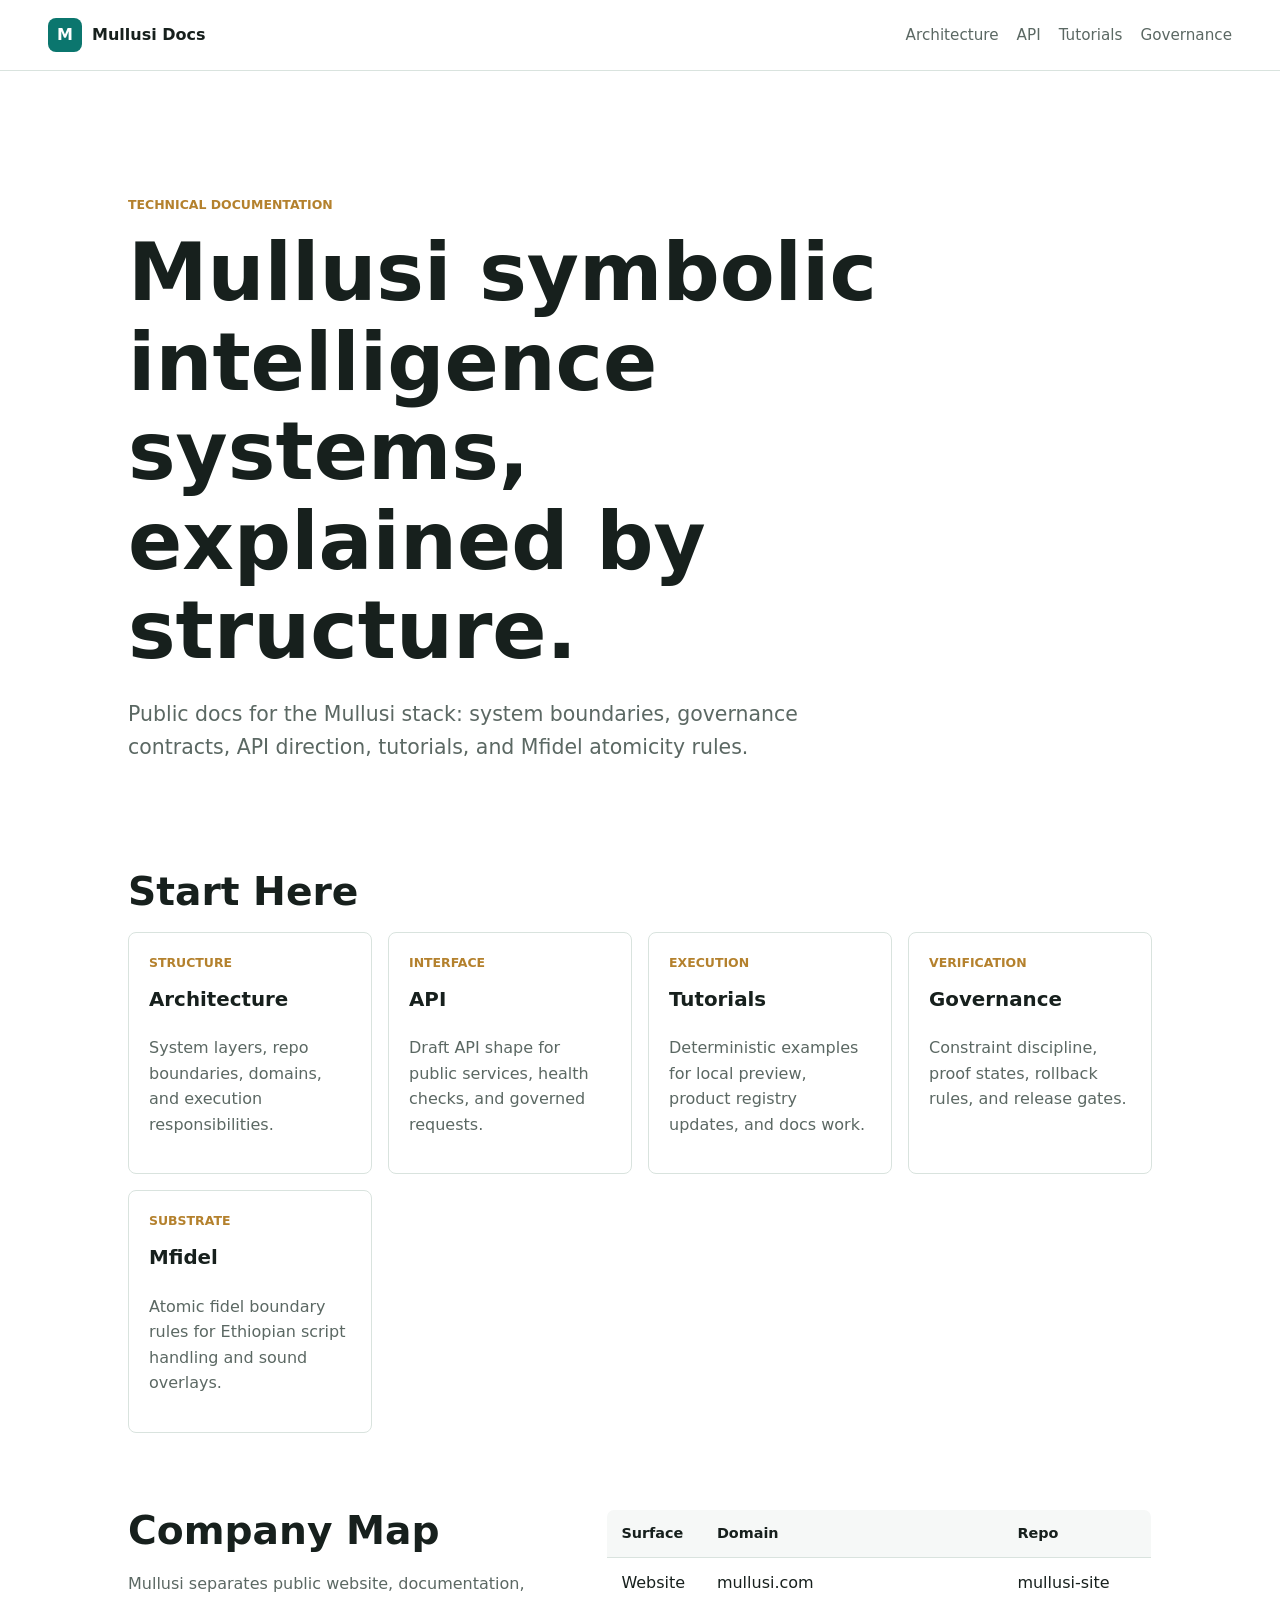
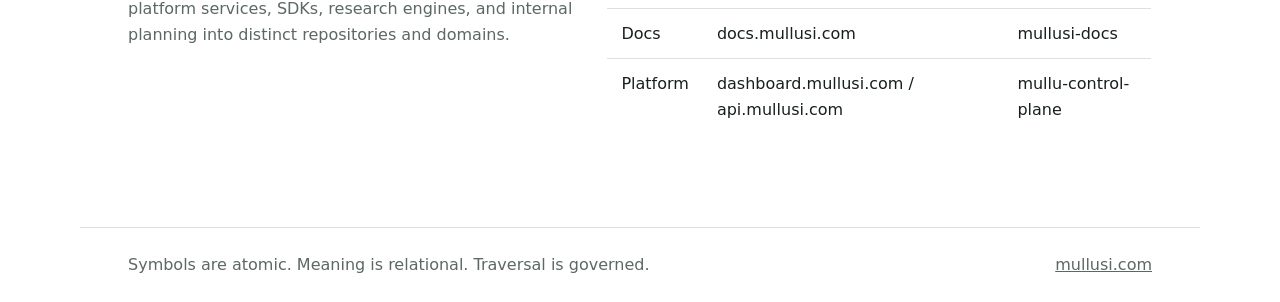
==== index.html @ f14cf18c "Create Mullusi documentation site" ====
<!--
Purpose: public documentation landing page for Mullusi.
Governance scope: developer orientation, architecture entry points, and public docs navigation.
Dependencies: assets/styles.css and static HTML documentation pages.
Invariants: no private secrets, no unsupported launch claims, and no hidden runtime dependency.
-->
<!doctype html>
<html lang="en">
  <head>
    <meta charset="utf-8">
    <meta name="viewport" content="width=device-width, initial-scale=1">
    <title>Mullusi Docs</title>
    <meta name="description" content="Technical documentation for Mullusi symbolic intelligence systems, governance, APIs, and tutorials.">
    <link rel="canonical" href="https://docs.mullusi.com/">
    <link rel="stylesheet" href="/assets/styles.css">
  </head>
  <body>
    <header class="site-header">
      <a class="brand" href="/" aria-label="Mullusi Docs home">
        <span class="brand-mark">M</span>
        <span>Mullusi Docs</span>
      </a>
      <nav class="nav" aria-label="Primary">
        <a href="/docs/architecture.html">Architecture</a>
        <a href="/docs/api.html">API</a>
        <a href="/docs/tutorials.html">Tutorials</a>
        <a href="/docs/governance.html">Governance</a>
      </nav>
    </header>

    <main>
      <section class="hero">
        <p class="eyebrow">Technical documentation</p>
        <h1>Mullusi symbolic intelligence systems, explained by structure.</h1>
        <p class="lead">
          Public docs for the Mullusi stack: system boundaries, governance contracts,
          API direction, tutorials, and Mfidel atomicity rules.
        </p>
      </section>

      <section class="section">
        <h2>Start Here</h2>
        <div class="card-grid">
          <a class="card" href="/docs/architecture.html">
            <span class="card-kicker">Structure</span>
            <h3>Architecture</h3>
            <p>System layers, repo boundaries, domains, and execution responsibilities.</p>
          </a>
          <a class="card" href="/docs/api.html">
            <span class="card-kicker">Interface</span>
            <h3>API</h3>
            <p>Draft API shape for public services, health checks, and governed requests.</p>
          </a>
          <a class="card" href="/docs/tutorials.html">
            <span class="card-kicker">Execution</span>
            <h3>Tutorials</h3>
            <p>Deterministic examples for local preview, product registry updates, and docs work.</p>
          </a>
          <a class="card" href="/docs/governance.html">
            <span class="card-kicker">Verification</span>
            <h3>Governance</h3>
            <p>Constraint discipline, proof states, rollback rules, and release gates.</p>
          </a>
          <a class="card" href="/docs/mfidel.html">
            <span class="card-kicker">Substrate</span>
            <h3>Mfidel</h3>
            <p>Atomic fidel boundary rules for Ethiopian script handling and sound overlays.</p>
          </a>
        </div>
      </section>

      <section class="section split">
        <div>
          <h2>Company Map</h2>
          <p>
            Mullusi separates public website, documentation, platform services, SDKs,
            research engines, and internal planning into distinct repositories and domains.
          </p>
        </div>
        <table>
          <thead>
            <tr>
              <th>Surface</th>
              <th>Domain</th>
              <th>Repo</th>
            </tr>
          </thead>
          <tbody>
            <tr>
              <td>Website</td>
              <td>mullusi.com</td>
              <td>mullusi-site</td>
            </tr>
            <tr>
              <td>Docs</td>
              <td>docs.mullusi.com</td>
              <td>mullusi-docs</td>
            </tr>
            <tr>
              <td>Platform</td>
              <td>dashboard.mullusi.com / api.mullusi.com</td>
              <td>mullu-control-plane</td>
            </tr>
          </tbody>
        </table>
      </section>
    </main>

    <footer class="site-footer">
      <span>Symbols are atomic. Meaning is relational. Traversal is governed.</span>
      <a href="https://mullusi.com">mullusi.com</a>
    </footer>
  </body>
</html>
---- assets/styles.css ----
/*
Purpose: shared visual system for the Mullusi documentation package.
Governance scope: static docs layout, typography, navigation, tables, and responsive behavior.
Dependencies: browser CSS support only.
Invariants: readable on mobile and desktop, no build step, no external asset dependency.
*/
:root {
  color-scheme: light;
  --ink: #17201d;
  --muted: #5b6863;
  --line: #d9e3de;
  --panel: #f6f8f7;
  --surface: #ffffff;
  --accent: #0b766e;
  --accent-dark: #064f4a;
  --gold: #b4812d;
  --max: 1120px;
  font-family: Inter, ui-sans-serif, system-ui, -apple-system, BlinkMacSystemFont, "Segoe UI", sans-serif;
}

* {
  box-sizing: border-box;
}

body {
  margin: 0;
  color: var(--ink);
  background: var(--surface);
  line-height: 1.6;
}

a {
  color: inherit;
}

.site-header {
  display: flex;
  align-items: center;
  justify-content: space-between;
  gap: 24px;
  padding: 18px clamp(18px, 4vw, 48px);
  border-bottom: 1px solid var(--line);
  position: sticky;
  top: 0;
  background: rgba(255, 255, 255, 0.96);
  backdrop-filter: blur(12px);
  z-index: 10;
}

.brand {
  display: inline-flex;
  align-items: center;
  gap: 10px;
  text-decoration: none;
  font-weight: 750;
}

.brand-mark {
  display: grid;
  place-items: center;
  width: 34px;
  height: 34px;
  border-radius: 8px;
  background: var(--accent);
  color: white;
}

.nav {
  display: flex;
  flex-wrap: wrap;
  gap: 8px 18px;
  color: var(--muted);
  font-size: 0.95rem;
}

.nav a {
  text-decoration: none;
}

.nav a:hover {
  color: var(--accent-dark);
}

.hero {
  max-width: var(--max);
  margin: 0 auto;
  padding: clamp(56px, 10vw, 112px) clamp(18px, 4vw, 48px) 48px;
}

.eyebrow,
.card-kicker {
  color: var(--gold);
  font-size: 0.78rem;
  font-weight: 800;
  letter-spacing: 0;
  text-transform: uppercase;
}

h1,
h2,
h3 {
  line-height: 1.12;
  margin: 0;
}

h1 {
  max-width: 850px;
  font-size: clamp(2.4rem, 7vw, 5rem);
}

h2 {
  font-size: clamp(1.7rem, 4vw, 2.45rem);
  margin-bottom: 18px;
}

h3 {
  font-size: 1.24rem;
  margin-top: 8px;
}

.lead {
  max-width: 760px;
  color: var(--muted);
  font-size: clamp(1.08rem, 2vw, 1.28rem);
  margin-top: 22px;
}

.section {
  max-width: var(--max);
  margin: 0 auto;
  padding: 38px clamp(18px, 4vw, 48px);
}

.card-grid {
  display: grid;
  grid-template-columns: repeat(auto-fit, minmax(220px, 1fr));
  gap: 16px;
}

.card {
  min-height: 186px;
  display: flex;
  flex-direction: column;
  gap: 8px;
  padding: 20px;
  border: 1px solid var(--line);
  border-radius: 8px;
  text-decoration: none;
  background: var(--surface);
}

.card:hover {
  border-color: var(--accent);
}

.card p,
.section p,
.doc p,
.doc li {
  color: var(--muted);
}

.split {
  display: grid;
  grid-template-columns: minmax(0, 0.9fr) minmax(0, 1.1fr);
  gap: 32px;
  align-items: start;
}

table {
  width: 100%;
  border-collapse: collapse;
  background: var(--surface);
  border: 1px solid var(--line);
  border-radius: 8px;
  overflow: hidden;
}

th,
td {
  padding: 12px 14px;
  border-bottom: 1px solid var(--line);
  text-align: left;
  vertical-align: top;
}

th {
  background: var(--panel);
  font-size: 0.9rem;
}

tr:last-child td {
  border-bottom: 0;
}

.site-footer {
  max-width: var(--max);
  margin: 54px auto 0;
  padding: 24px clamp(18px, 4vw, 48px);
  border-top: 1px solid var(--line);
  color: var(--muted);
  display: flex;
  flex-wrap: wrap;
  justify-content: space-between;
  gap: 16px;
}

.doc-layout {
  max-width: var(--max);
  margin: 0 auto;
  display: grid;
  grid-template-columns: 190px minmax(0, 1fr);
  gap: 40px;
  padding: 42px clamp(18px, 4vw, 48px) 64px;
}

.toc {
  display: flex;
  flex-direction: column;
  gap: 10px;
  position: sticky;
  top: 90px;
  align-self: start;
  color: var(--muted);
  font-size: 0.94rem;
}

.toc a {
  text-decoration: none;
}

.doc {
  min-width: 0;
}

.doc h1 {
  font-size: clamp(2rem, 5vw, 3.4rem);
  margin-bottom: 18px;
}

.doc h2 {
  font-size: 1.75rem;
  margin-top: 42px;
}

pre {
  overflow-x: auto;
  padding: 16px;
  border-radius: 8px;
  border: 1px solid var(--line);
  background: #101715;
  color: #e8f2ee;
}

code {
  font-family: "SFMono-Regular", Consolas, "Liberation Mono", monospace;
  font-size: 0.94em;
}

@media (max-width: 760px) {
  .site-header {
    align-items: flex-start;
    flex-direction: column;
  }

  .hero {
    padding-top: 42px;
  }

  .split,
  .doc-layout {
    grid-template-columns: 1fr;
  }

  .toc {
    position: static;
    flex-direction: row;
    flex-wrap: wrap;
    padding-bottom: 10px;
    border-bottom: 1px solid var(--line);
  }
}
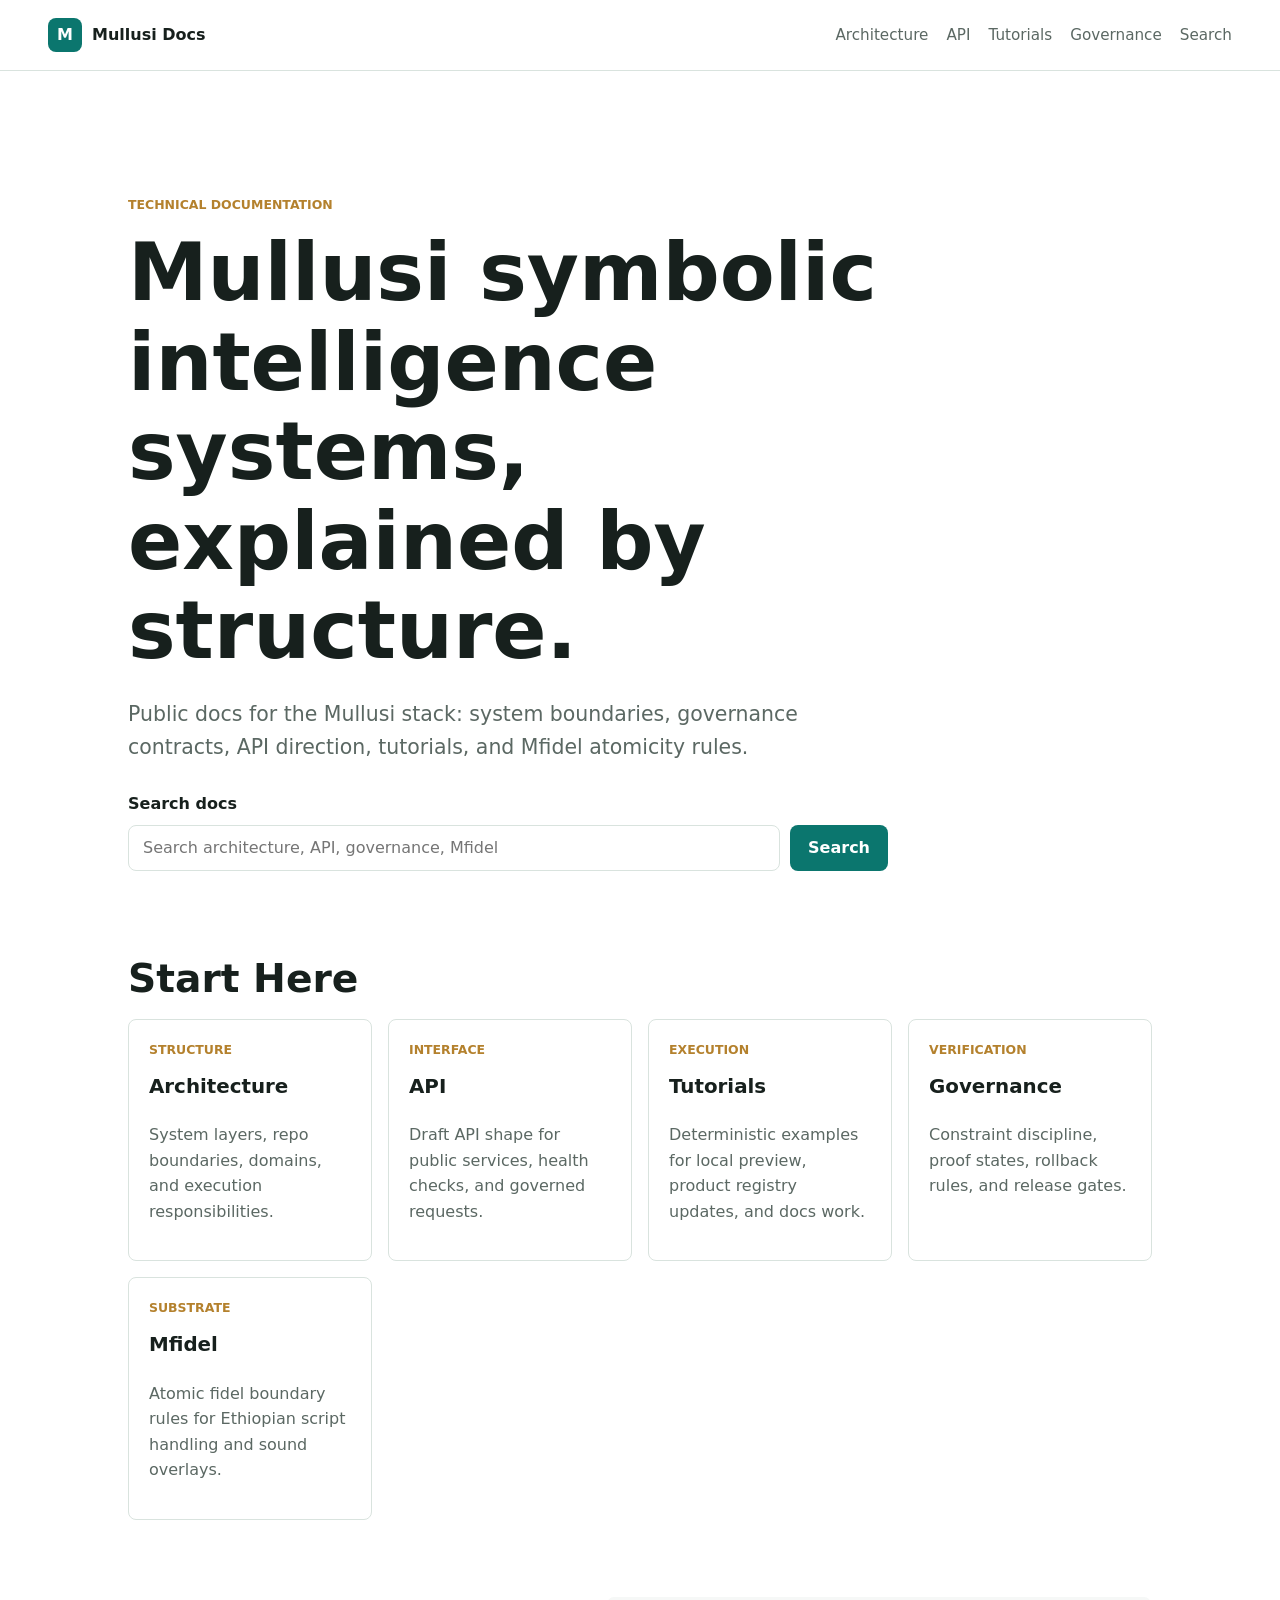
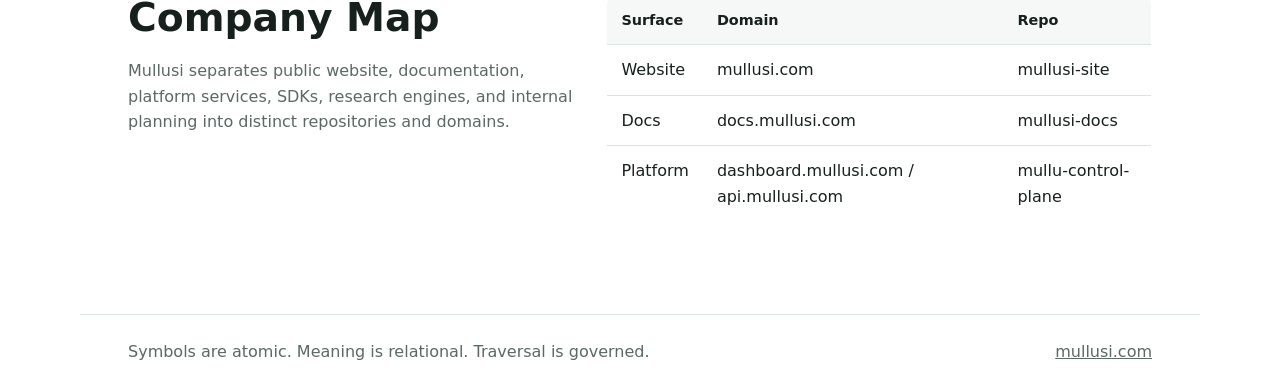
==== commit 49c71490: "Add static docs search" ====
--- a/index.html
+++ b/index.html
@@ -25,6 +25,7 @@
         <a href="/docs/api.html">API</a>
         <a href="/docs/tutorials.html">Tutorials</a>
         <a href="/docs/governance.html">Governance</a>
+        <a href="/docs/search.html">Search</a>
       </nav>
     </header>
 
@@ -36,6 +37,13 @@
           Public docs for the Mullusi stack: system boundaries, governance contracts,
           API direction, tutorials, and Mfidel atomicity rules.
         </p>
+        <form class="search-panel" action="/docs/search.html" method="get">
+          <label for="home-search">Search docs</label>
+          <div class="search-form">
+            <input id="home-search" class="search-input" name="q" type="search" placeholder="Search architecture, API, governance, Mfidel" autocomplete="off">
+            <button class="search-button" type="submit">Search</button>
+          </div>
+        </form>
       </section>
 
       <section class="section">
@@ -112,4 +120,3 @@
     </footer>
   </body>
 </html>
-
--- a/assets/styles.css
+++ b/assets/styles.css
@@ -125,6 +125,59 @@
   margin-top: 22px;
 }
 
+.search-panel {
+  max-width: 760px;
+  margin-top: 28px;
+}
+
+.search-panel-wide {
+  margin-top: 22px;
+}
+
+.search-panel label {
+  display: block;
+  margin-bottom: 8px;
+  font-weight: 750;
+}
+
+.search-form {
+  display: grid;
+  grid-template-columns: minmax(0, 1fr) auto;
+  gap: 10px;
+}
+
+.search-input,
+.search-button {
+  min-height: 46px;
+  border-radius: 8px;
+  font: inherit;
+}
+
+.search-input {
+  width: 100%;
+  border: 1px solid var(--line);
+  padding: 0 14px;
+  color: var(--ink);
+}
+
+.search-input:focus {
+  border-color: var(--accent);
+  outline: 3px solid rgba(11, 118, 110, 0.14);
+}
+
+.search-button {
+  border: 0;
+  padding: 0 18px;
+  color: white;
+  background: var(--accent);
+  font-weight: 800;
+  cursor: pointer;
+}
+
+.search-button:hover {
+  background: var(--accent-dark);
+}
+
 .section {
   max-width: var(--max);
   margin: 0 auto;
@@ -151,6 +204,38 @@
 
 .card:hover {
   border-color: var(--accent);
+}
+
+.search-results {
+  display: grid;
+  gap: 12px;
+  margin-top: 24px;
+}
+
+.result-card {
+  display: block;
+  padding: 18px;
+  border: 1px solid var(--line);
+  border-radius: 8px;
+  text-decoration: none;
+  background: var(--surface);
+}
+
+.result-card:hover {
+  border-color: var(--accent);
+}
+
+.result-card h2 {
+  font-size: 1.22rem;
+  margin: 8px 0;
+}
+
+.empty-state {
+  padding: 16px;
+  border: 1px solid var(--line);
+  border-radius: 8px;
+  color: var(--muted);
+  background: var(--panel);
 }
 
 .card p,
@@ -279,5 +364,8 @@
     padding-bottom: 10px;
     border-bottom: 1px solid var(--line);
   }
-}
-
+
+  .search-form {
+    grid-template-columns: 1fr;
+  }
+}
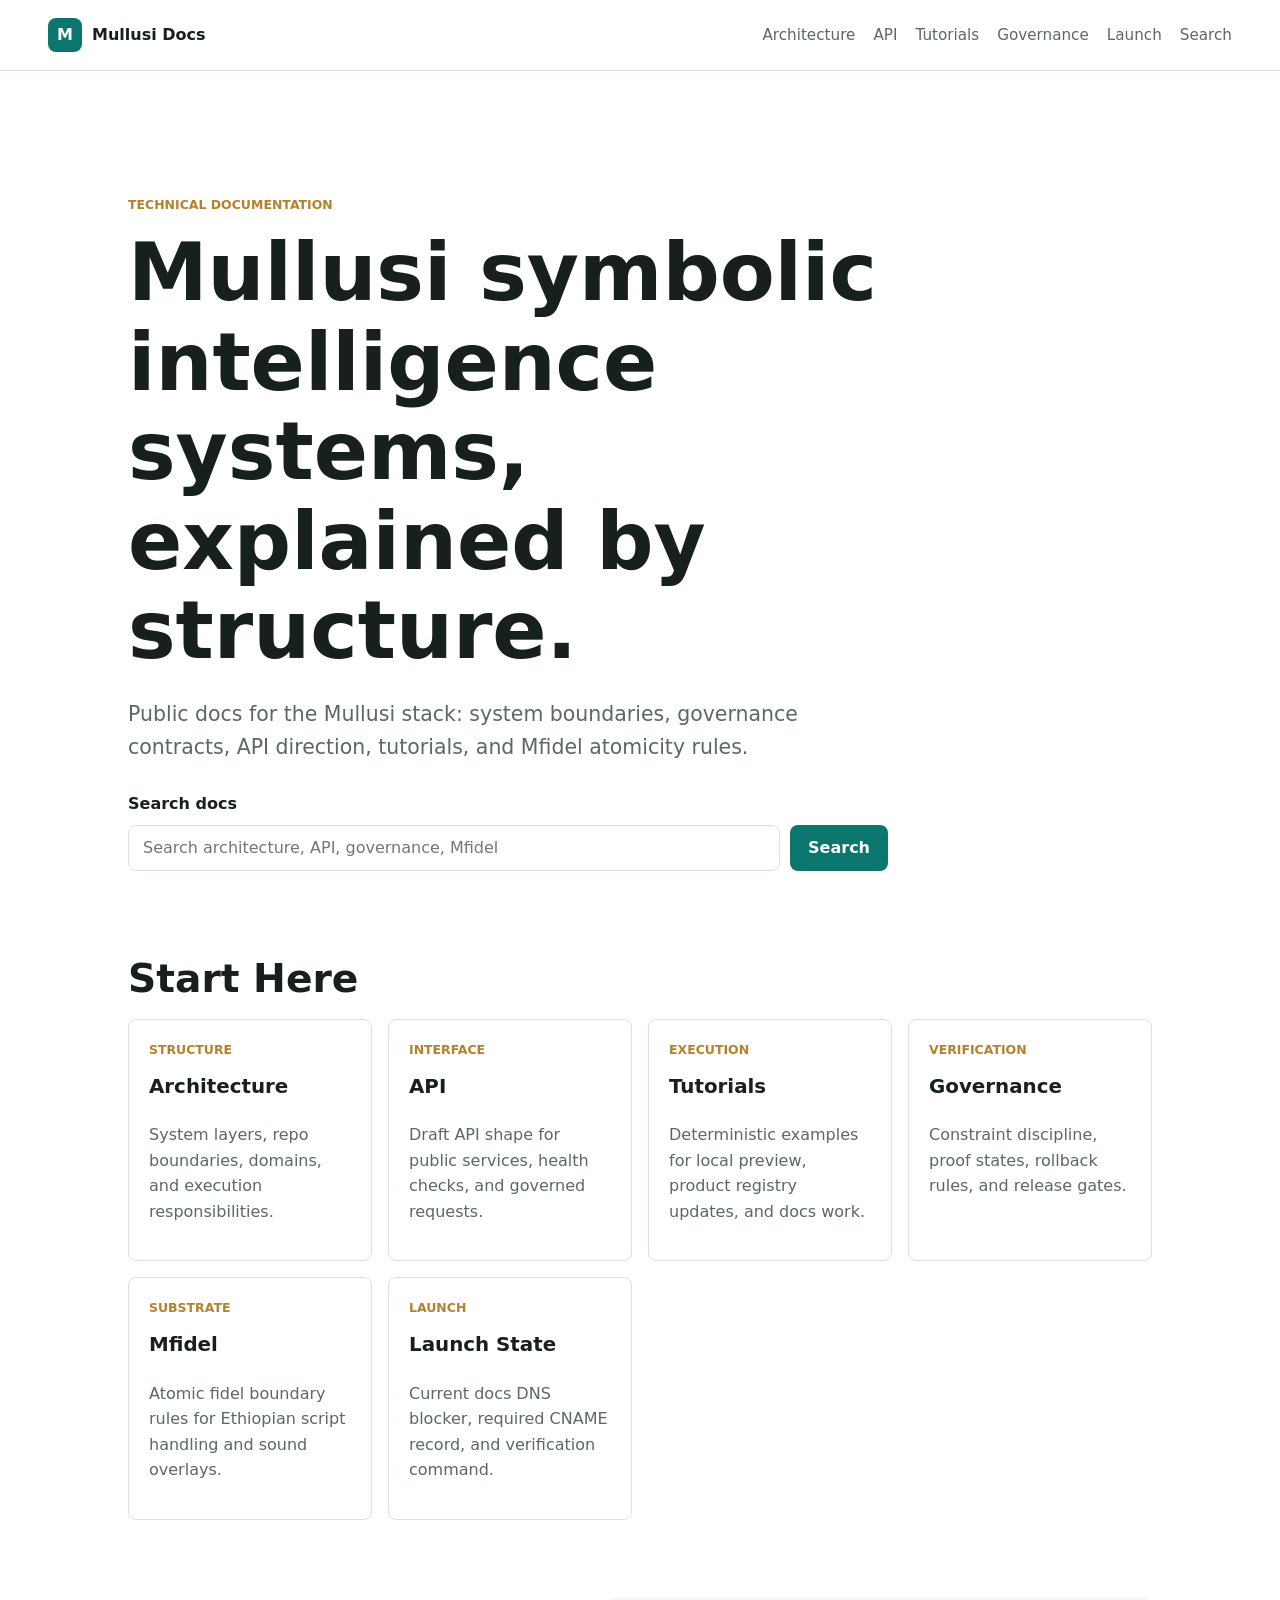
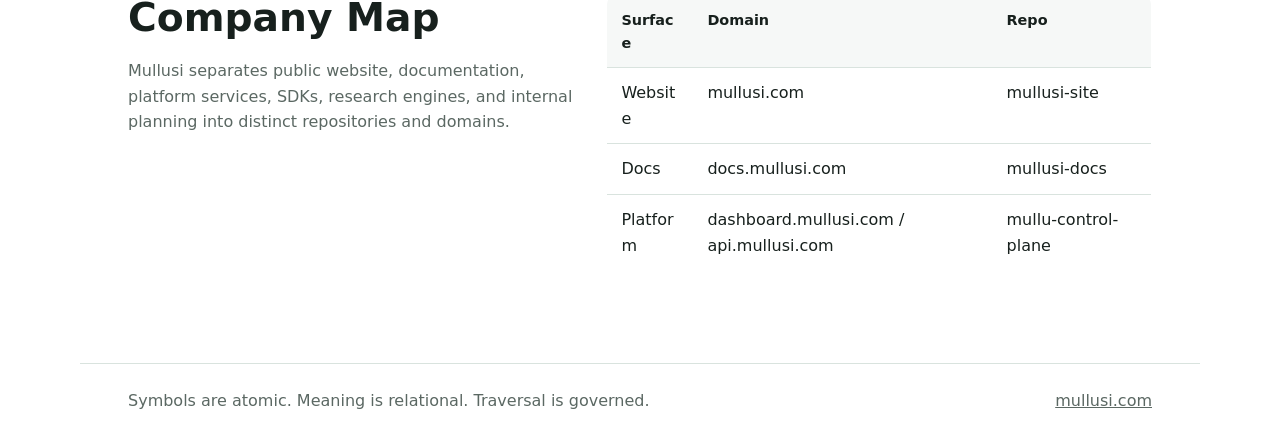
==== commit 3143835d: "Add docs launch state page" ====
--- a/index.html
+++ b/index.html
@@ -25,6 +25,7 @@
         <a href="/docs/api.html">API</a>
         <a href="/docs/tutorials.html">Tutorials</a>
         <a href="/docs/governance.html">Governance</a>
+        <a href="/docs/launch.html">Launch</a>
         <a href="/docs/search.html">Search</a>
       </nav>
     </header>
@@ -74,6 +75,11 @@
             <h3>Mfidel</h3>
             <p>Atomic fidel boundary rules for Ethiopian script handling and sound overlays.</p>
           </a>
+          <a class="card" href="/docs/launch.html">
+            <span class="card-kicker">Launch</span>
+            <h3>Launch State</h3>
+            <p>Current docs DNS blocker, required CNAME record, and verification command.</p>
+          </a>
         </div>
       </section>
 
--- a/assets/styles.css
+++ b/assets/styles.css
@@ -27,6 +27,7 @@
   color: var(--ink);
   background: var(--surface);
   line-height: 1.6;
+  overflow-x: hidden;
 }
 
 a {
@@ -267,6 +268,8 @@
   border-bottom: 1px solid var(--line);
   text-align: left;
   vertical-align: top;
+  overflow-wrap: anywhere;
+  word-break: break-word;
 }
 
 th {
@@ -321,6 +324,13 @@
 .doc h1 {
   font-size: clamp(2rem, 5vw, 3.4rem);
   margin-bottom: 18px;
+  overflow-wrap: anywhere;
+}
+
+.doc p,
+.doc li {
+  overflow-wrap: anywhere;
+  word-break: break-word;
 }
 
 .doc h2 {
@@ -335,11 +345,35 @@
   border: 1px solid var(--line);
   background: #101715;
   color: #e8f2ee;
+  white-space: pre-wrap;
+  overflow-wrap: anywhere;
 }
 
 code {
   font-family: "SFMono-Regular", Consolas, "Liberation Mono", monospace;
   font-size: 0.94em;
+  overflow-wrap: anywhere;
+  word-break: break-word;
+}
+
+.state {
+  display: inline-flex;
+  align-items: center;
+  min-height: 28px;
+  padding: 2px 10px;
+  border-radius: 999px;
+  font-size: 0.84rem;
+  font-weight: 800;
+}
+
+.state-pass {
+  color: #064f4a;
+  background: rgba(11, 118, 110, 0.12);
+}
+
+.state-pending {
+  color: #7a4e00;
+  background: rgba(180, 129, 45, 0.16);
 }
 
 @media (max-width: 760px) {
@@ -355,6 +389,23 @@
   .split,
   .doc-layout {
     grid-template-columns: 1fr;
+  }
+
+  .doc-layout {
+    max-width: 100vw;
+    overflow-x: hidden;
+    padding-inline: 20px;
+  }
+
+  .doc {
+    width: 100%;
+    max-width: min(100%, 320px);
+    overflow-x: hidden;
+  }
+
+  .doc h1 {
+    max-width: min(100%, 320px);
+    font-size: 1.78rem;
   }
 
   .toc {
@@ -368,4 +419,33 @@
   .search-form {
     grid-template-columns: 1fr;
   }
-}
+
+  table,
+  thead,
+  tbody,
+  tr,
+  th,
+  td {
+    display: block;
+    width: 100%;
+  }
+
+  thead {
+    display: none;
+  }
+
+  tr {
+    padding: 12px 0;
+    border-bottom: 1px solid var(--line);
+  }
+
+  tr:last-child {
+    border-bottom: 0;
+  }
+
+  th,
+  td {
+    border-bottom: 0;
+    padding: 6px 12px;
+  }
+}
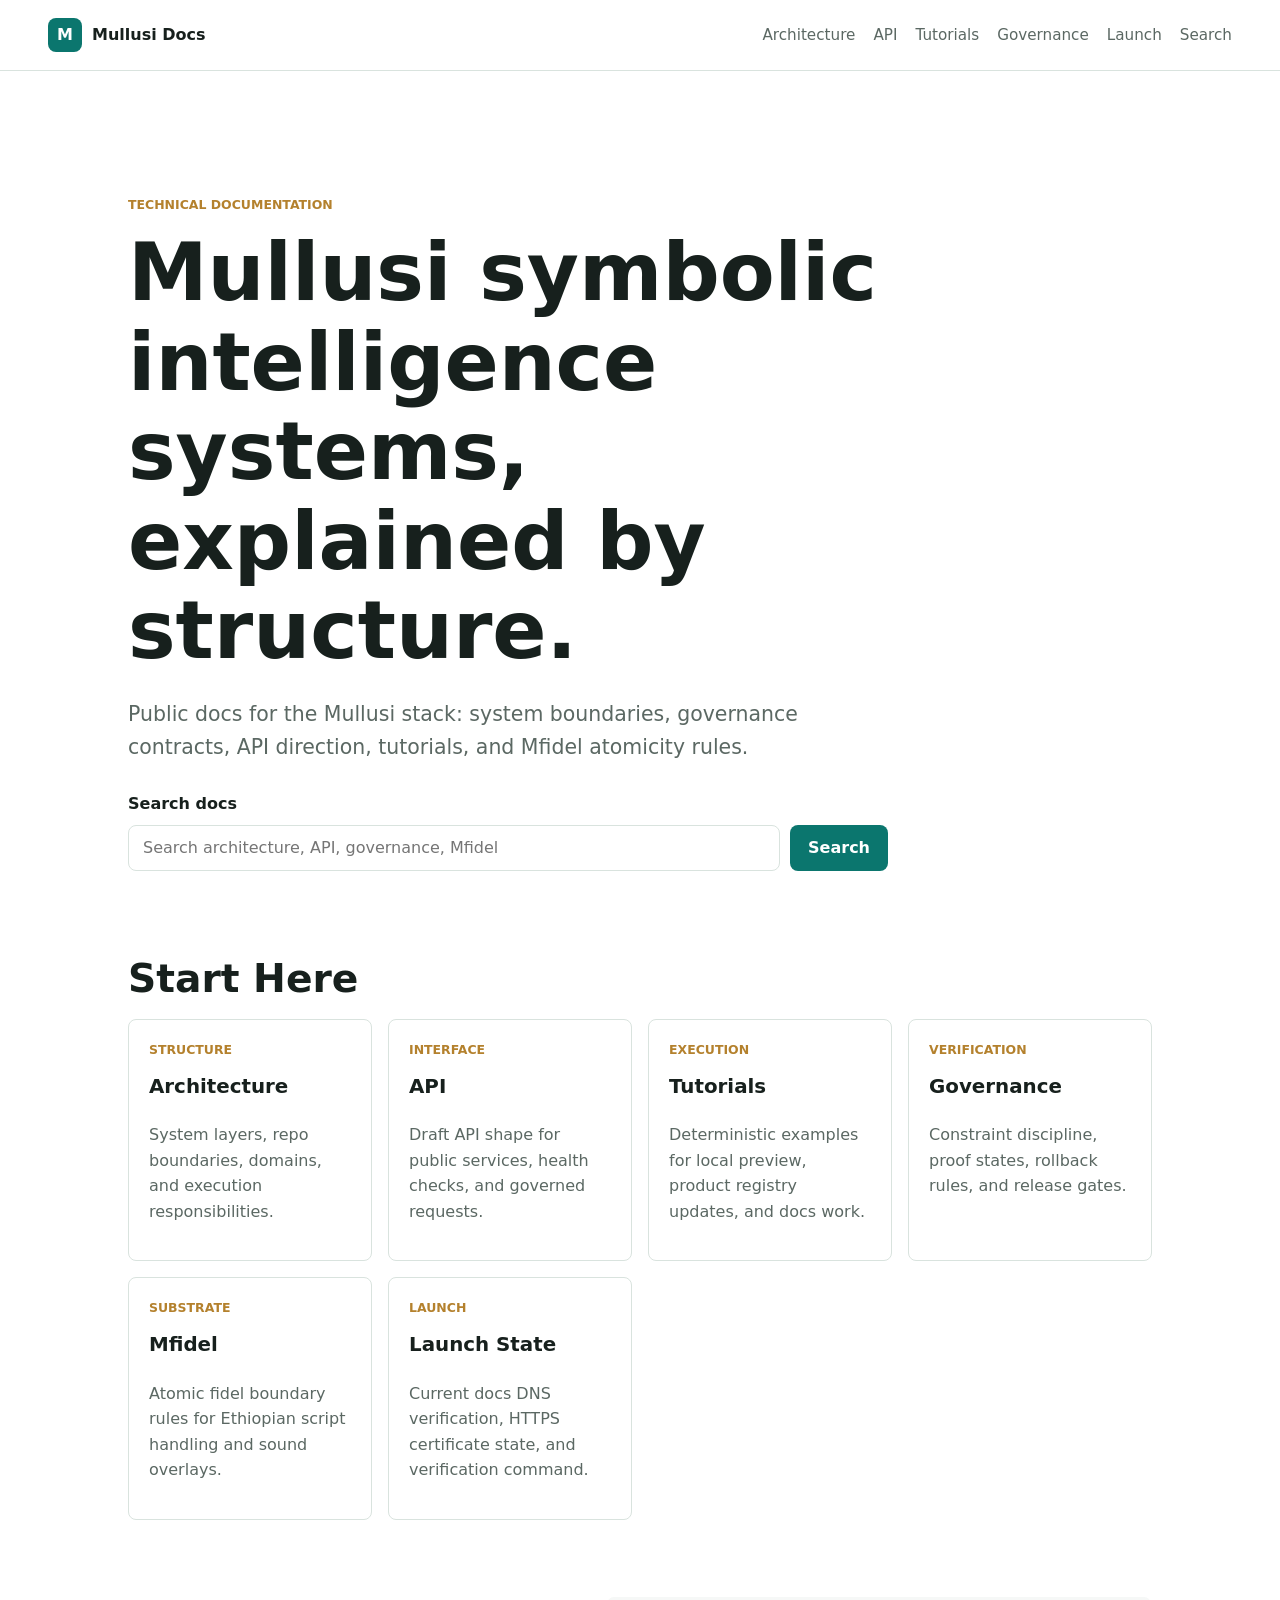
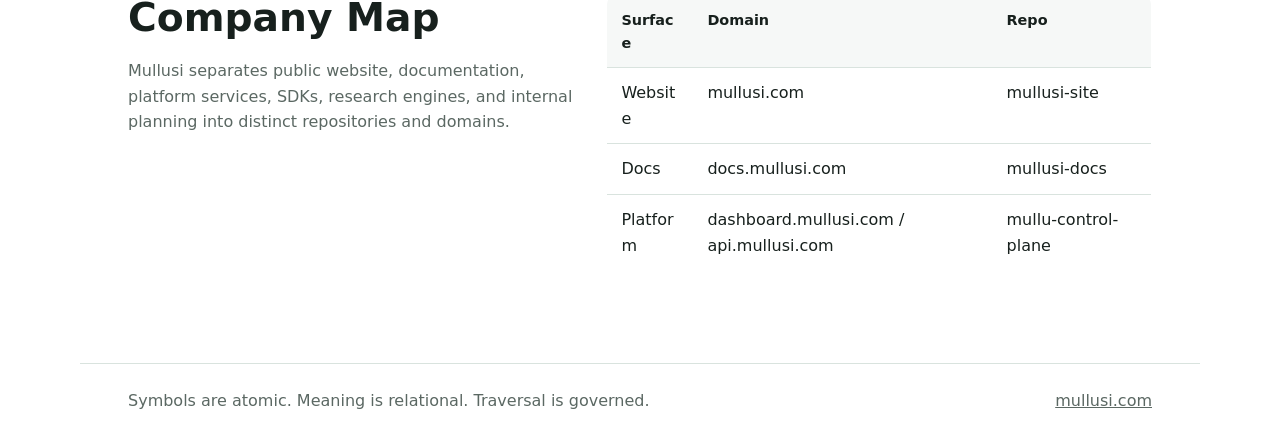
==== commit 15ed8919: "Record docs DNS verification" ====
--- a/index.html
+++ b/index.html
@@ -78,7 +78,7 @@
           <a class="card" href="/docs/launch.html">
             <span class="card-kicker">Launch</span>
             <h3>Launch State</h3>
-            <p>Current docs DNS blocker, required CNAME record, and verification command.</p>
+            <p>Current docs DNS verification, HTTPS certificate state, and verification command.</p>
           </a>
         </div>
       </section>
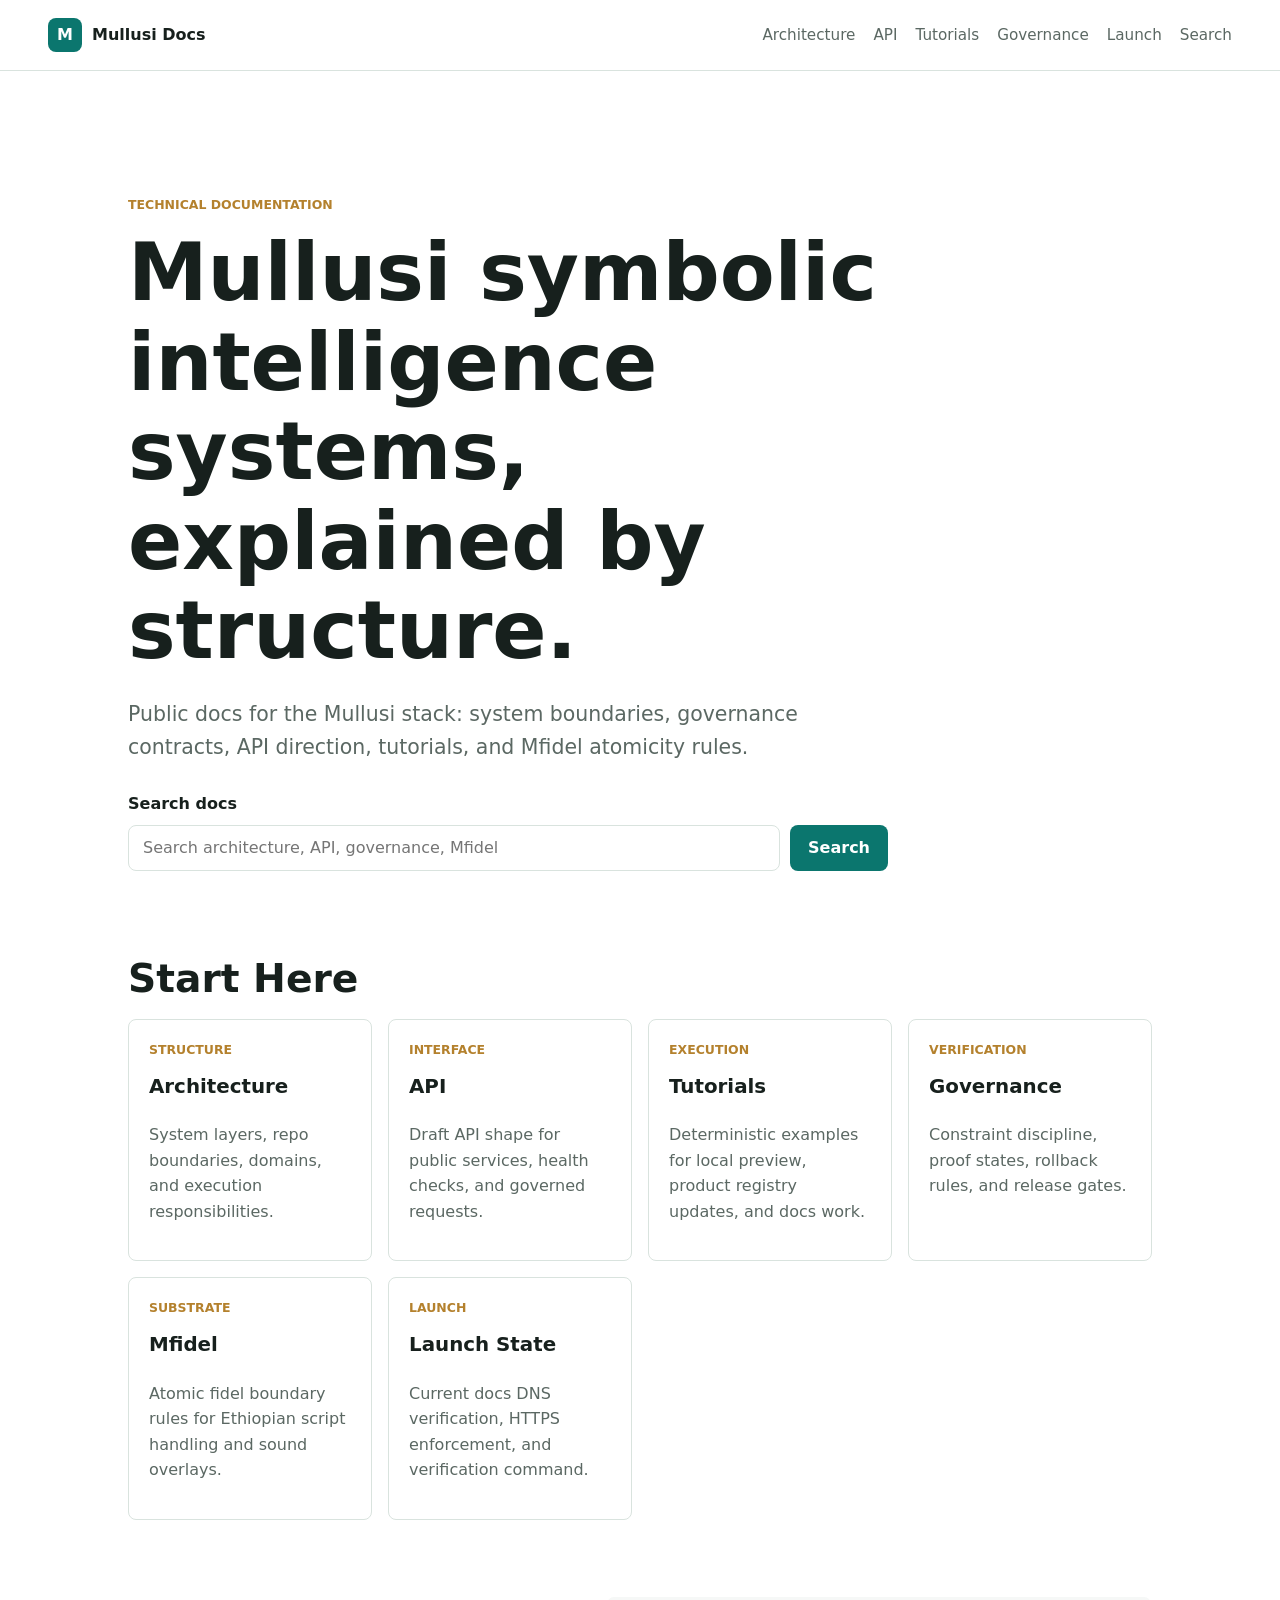
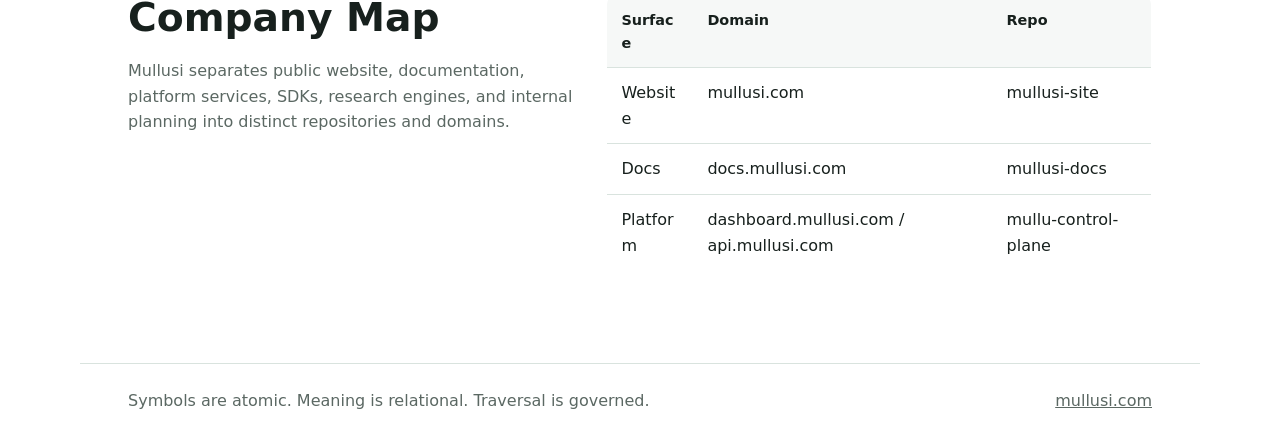
==== commit f7c0157f: "Record docs HTTPS completion" ====
--- a/index.html
+++ b/index.html
@@ -78,7 +78,7 @@
           <a class="card" href="/docs/launch.html">
             <span class="card-kicker">Launch</span>
             <h3>Launch State</h3>
-            <p>Current docs DNS verification, HTTPS certificate state, and verification command.</p>
+            <p>Current docs DNS verification, HTTPS enforcement, and verification command.</p>
           </a>
         </div>
       </section>
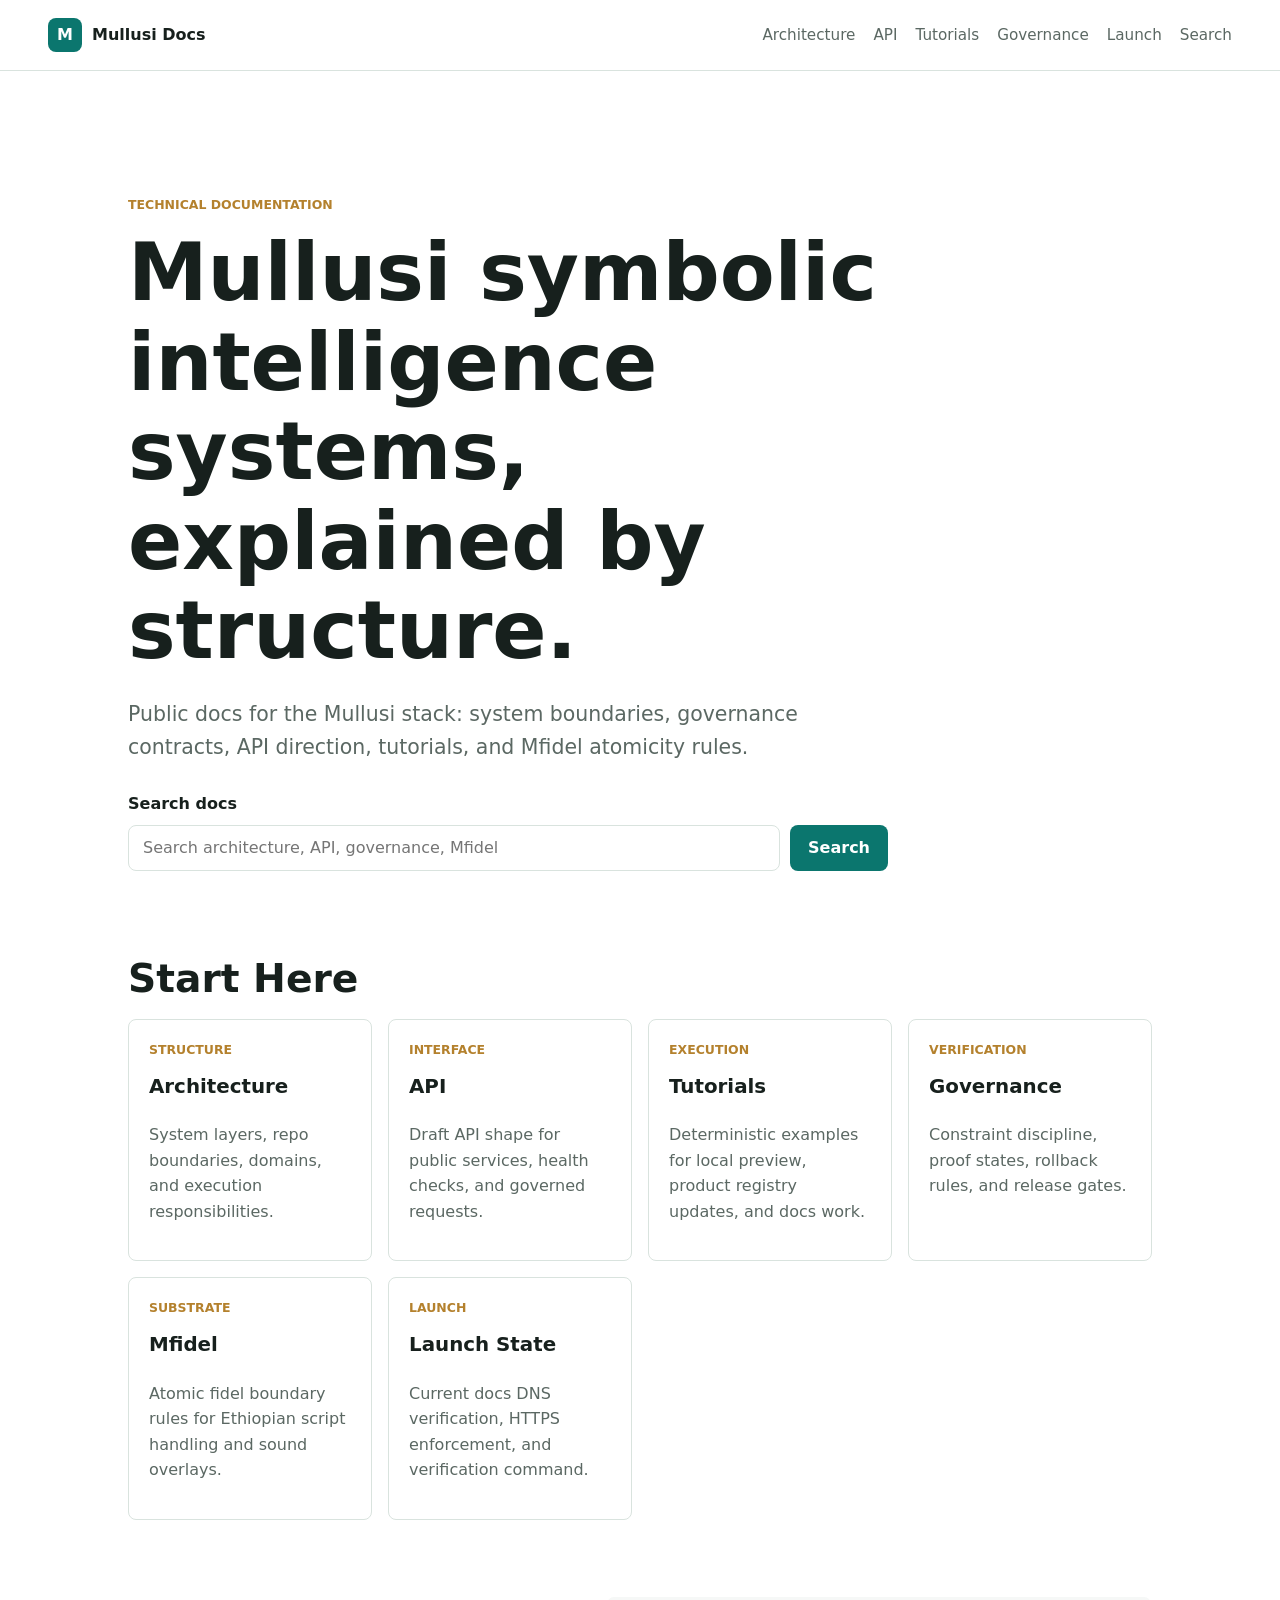
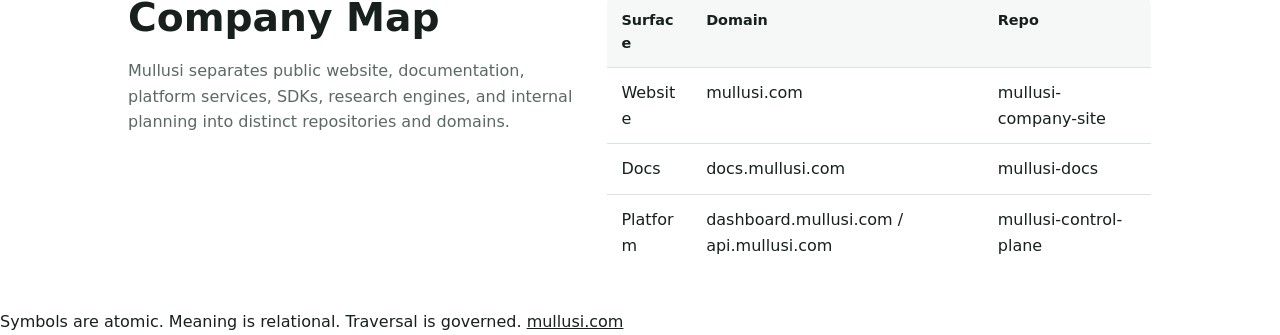
==== commit 111ef4c1: "docs: correct public company map repository names" ====
--- a/index.html
+++ b/index.html
@@ -103,7 +103,7 @@
             <tr>
               <td>Website</td>
               <td>mullusi.com</td>
-              <td>mullusi-site</td>
+              <td>mullusi-company-site</td>
             </tr>
             <tr>
               <td>Docs</td>
@@ -113,14 +113,14 @@
             <tr>
               <td>Platform</td>
               <td>dashboard.mullusi.com / api.mullusi.com</td>
-              <td>mullu-control-plane</td>
+              <td>mullusi-control-plane</td>
             </tr>
           </tbody>
         </table>
       </section>
     </main>
 
-    <footer class="site-footer">
+    <footer>
       <span>Symbols are atomic. Meaning is relational. Traversal is governed.</span>
       <a href="https://mullusi.com">mullusi.com</a>
     </footer>
